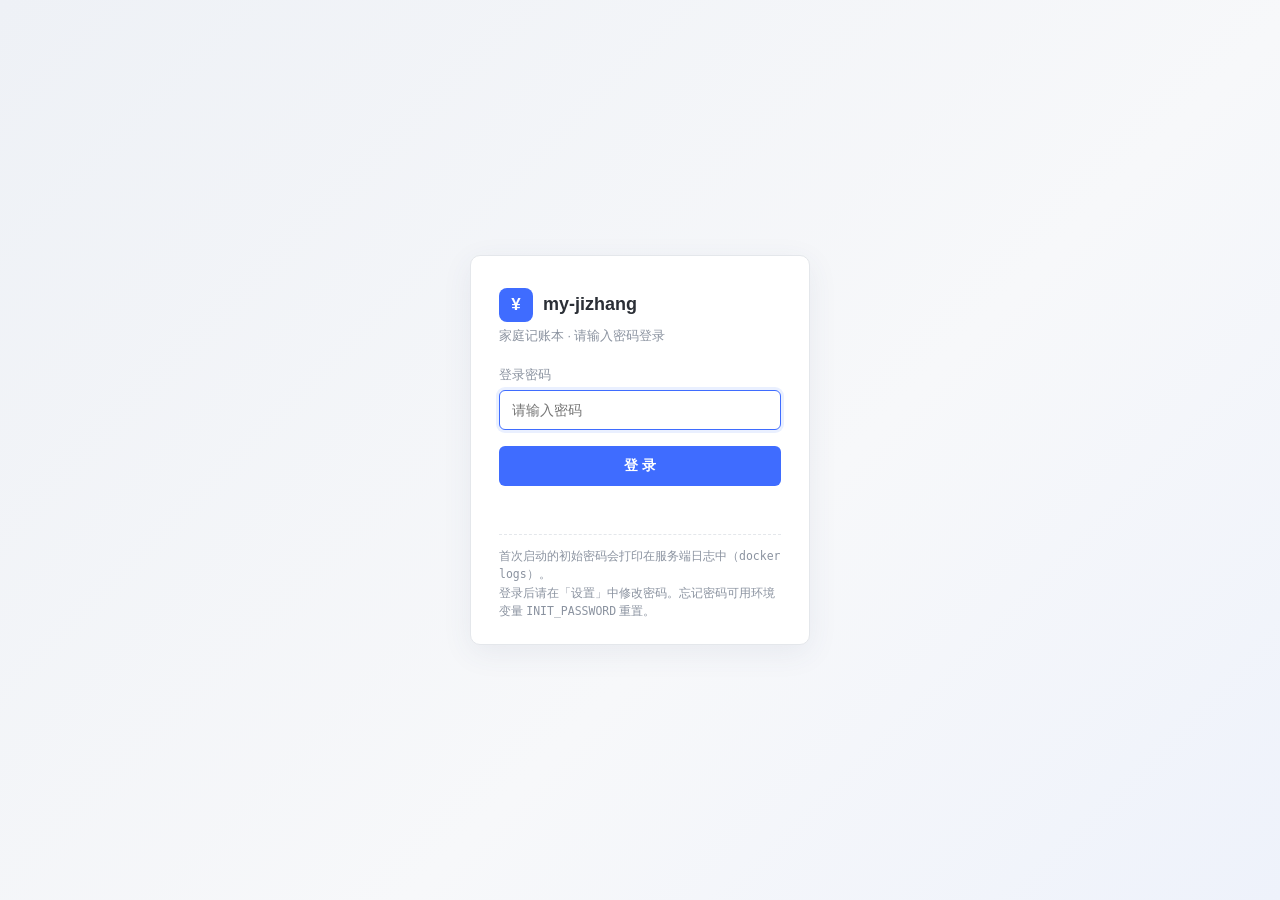
==== public/login.html @ fa097df1 "修改表格" ====
<!doctype html>
<html lang="zh-CN">
<head>
  <meta charset="utf-8">
  <meta name="viewport" content="width=device-width, initial-scale=1">
  <title>登录 · my-jizhang</title>
  <style>
    :root {
      --bg: #f7f8fa; --surface: #ffffff; --border: #e4e7eb;
      --text: #2b2f36; --muted: #8b93a0; --primary: #3f6cff;
      --primary-soft: #eaf0ff; --expense: #d9534f;
    }
    * { box-sizing: border-box; }
    html, body { height: 100%; margin: 0; }
    body {
      font-family: -apple-system, "Segoe UI", "PingFang SC", "Microsoft YaHei", sans-serif;
      background: linear-gradient(135deg, #eef1f6 0%, #f7f8fa 60%, #eef2fb 100%);
      display: flex; align-items: center; justify-content: center;
      color: var(--text);
    }
    .card {
      width: 340px; max-width: calc(100vw - 32px);
      background: var(--surface); border: 1px solid var(--border);
      border-radius: 10px; padding: 32px 28px 24px;
      box-shadow: 0 8px 30px rgba(60, 80, 120, 0.08);
    }
    .brand { display: flex; align-items: center; gap: 10px; margin-bottom: 6px; }
    .brand-mark {
      width: 34px; height: 34px; border-radius: 8px;
      background: var(--primary); color: #fff; font-weight: 700;
      display: grid; place-items: center; font-size: 17px;
    }
    .brand-name { font-size: 18px; font-weight: 600; }
    .sub { color: var(--muted); font-size: 12.5px; margin: 2px 0 22px; }
    label { display: block; font-size: 12.5px; color: var(--muted); margin-bottom: 6px; }
    input[type=password] {
      width: 100%; height: 40px; padding: 0 12px;
      border: 1px solid var(--border); border-radius: 6px;
      font-size: 14px; outline: none; background: #fbfcfd;
      transition: border-color .15s, box-shadow .15s;
    }
    input[type=password]:focus {
      border-color: var(--primary); background: #fff;
      box-shadow: 0 0 0 3px var(--primary-soft);
    }
    button {
      width: 100%; height: 40px; margin-top: 16px;
      border: 0; border-radius: 6px; background: var(--primary); color: #fff;
      font-size: 14px; font-weight: 600; cursor: pointer; transition: opacity .15s;
    }
    button:hover { opacity: .9; }
    button:disabled { opacity: .5; cursor: not-allowed; }
    .msg { min-height: 18px; margin-top: 12px; font-size: 12.5px; color: var(--expense); }
    .tip { margin-top: 18px; font-size: 11.5px; color: var(--muted); line-height: 1.6; border-top: 1px dashed var(--border); padding-top: 12px; }
  </style>
</head>
<body>
  <form class="card" id="form" autocomplete="off">
    <div class="brand">
      <span class="brand-mark">¥</span>
      <span class="brand-name">my-jizhang</span>
    </div>
    <div class="sub">家庭记账本 · 请输入密码登录</div>
    <label for="pw">登录密码</label>
    <input id="pw" type="password" autofocus placeholder="请输入密码">
    <button type="submit" id="btn">登 录</button>
    <div class="msg" id="msg"></div>
    <div class="tip">
      首次启动的初始密码会打印在服务端日志中（<code>docker logs</code>）。<br>
      登录后请在「设置」中修改密码。忘记密码可用环境变量 <code>INIT_PASSWORD</code> 重置。
    </div>
  </form>
  <script>
    (function () {
      'use strict';
      var form = document.getElementById('form');
      var pw = document.getElementById('pw');
      var btn = document.getElementById('btn');
      var msg = document.getElementById('msg');

      // 已登录则直接进应用
      fetch('/api/auth/status', { cache: 'no-store' })
        .then(function (r) { return r.json(); })
        .then(function (d) { if (d && d.authenticated) location.href = '/'; })
        .catch(function () {});

      form.addEventListener('submit', function (e) {
        e.preventDefault();
        var p = pw.value;
        if (!p) { msg.textContent = '请输入密码'; pw.focus(); return; }
        btn.disabled = true; msg.textContent = '';
        fetch('/api/login', {
          method: 'POST',
          headers: { 'content-type': 'application/json' },
          body: JSON.stringify({ password: p }),
        }).then(function (r) {
          if (!r.ok) {
            if (r.status === 429) throw new Error('尝试过于频繁，请稍后再试');
            throw new Error('密码错误');
          }
          location.href = '/';
        }).catch(function (err) {
          msg.textContent = err.message || '登录失败';
          btn.disabled = false; pw.select();
        });
      });
    })();
  </script>
</body>
</html>
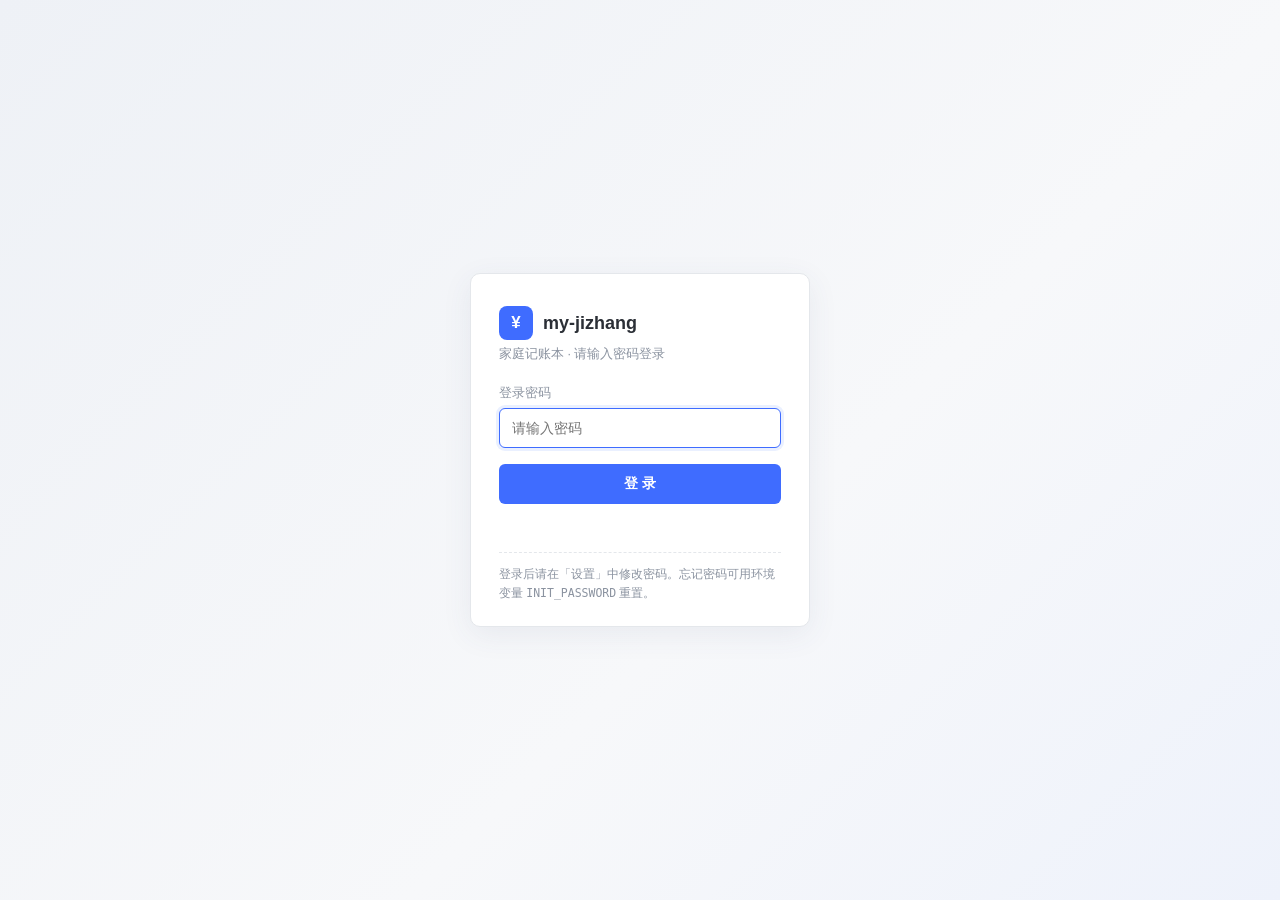
==== commit f2b3572c: "修改表格" ====
--- a/public/login.html
+++ b/public/login.html
@@ -51,7 +51,10 @@
     button:hover { opacity: .9; }
     button:disabled { opacity: .5; cursor: not-allowed; }
     .msg { min-height: 18px; margin-top: 12px; font-size: 12.5px; color: var(--expense); }
+    .msg.ok { color: #2e9e5b; }
     .tip { margin-top: 18px; font-size: 11.5px; color: var(--muted); line-height: 1.6; border-top: 1px dashed var(--border); padding-top: 12px; }
+    .field + .field { margin-top: 12px; }
+    [hidden] { display: none !important; }
   </style>
 </head>
 <body>
@@ -60,13 +63,18 @@
       <span class="brand-mark">¥</span>
       <span class="brand-name">my-jizhang</span>
     </div>
-    <div class="sub">家庭记账本 · 请输入密码登录</div>
-    <label for="pw">登录密码</label>
-    <input id="pw" type="password" autofocus placeholder="请输入密码">
+    <div class="sub" id="sub">家庭记账本 · 请输入密码登录</div>
+    <div class="field">
+      <label for="pw" id="label-pw">登录密码</label>
+      <input id="pw" type="password" autofocus placeholder="请输入密码">
+    </div>
+    <div class="field" id="field-pw2" hidden>
+      <label for="pw2">确认密码</label>
+      <input id="pw2" type="password" placeholder="再次输入密码">
+    </div>
     <button type="submit" id="btn">登 录</button>
     <div class="msg" id="msg"></div>
-    <div class="tip">
-      首次启动的初始密码会打印在服务端日志中（<code>docker logs</code>）。<br>
+    <div class="tip" id="tip">
       登录后请在「设置」中修改密码。忘记密码可用环境变量 <code>INIT_PASSWORD</code> 重置。
     </div>
   </form>
@@ -74,33 +82,81 @@
     (function () {
       'use strict';
       var form = document.getElementById('form');
+      var sub = document.getElementById('sub');
+      var labelPw = document.getElementById('label-pw');
+      var fieldPw2 = document.getElementById('field-pw2');
       var pw = document.getElementById('pw');
+      var pw2 = document.getElementById('pw2');
       var btn = document.getElementById('btn');
       var msg = document.getElementById('msg');
+      var tip = document.getElementById('tip');
+      var mode = 'login'; // 'login' | 'setup'
 
-      // 已登录则直接进应用
+      function applyMode(m) {
+        mode = m;
+        if (m === 'setup') {
+          sub.textContent = '首次使用 · 设置登录密码';
+          labelPw.textContent = '设置登录密码';
+          pw.placeholder = '至少 6 位';
+          fieldPw2.hidden = false;
+          btn.textContent = '设置并进入';
+          tip.innerHTML = '密码是解密数据的唯一凭证，<b>请务必牢记</b>。忘记密码将无法恢复数据。';
+          pw2.value = '';
+        } else {
+          sub.textContent = '家庭记账本 · 请输入密码登录';
+          labelPw.textContent = '登录密码';
+          pw.placeholder = '请输入密码';
+          fieldPw2.hidden = true;
+          btn.textContent = '登 录';
+          tip.innerHTML = '登录后请在「设置」中修改密码。忘记密码可用环境变量 <code>INIT_PASSWORD</code> 重置。';
+        }
+        pw.value = '';
+      }
+
+      // 检查认证状态：已登录则进应用；未设置密码则进入设置模式
       fetch('/api/auth/status', { cache: 'no-store' })
         .then(function (r) { return r.json(); })
-        .then(function (d) { if (d && d.authenticated) location.href = '/'; })
+        .then(function (d) {
+          if (!d) return;
+          if (d.authenticated) { location.href = '/'; return; }
+          if (d.needsSetup) applyMode('setup');
+          else applyMode('login');
+        })
         .catch(function () {});
+
+      function showMsg(text, ok) {
+        msg.textContent = text;
+        msg.className = 'msg' + (ok ? ' ok' : '');
+      }
 
       form.addEventListener('submit', function (e) {
         e.preventDefault();
         var p = pw.value;
-        if (!p) { msg.textContent = '请输入密码'; pw.focus(); return; }
-        btn.disabled = true; msg.textContent = '';
-        fetch('/api/login', {
+        if (!p) { showMsg('请输入密码'); pw.focus(); return; }
+        var url, body;
+        if (mode === 'setup') {
+          if (p.length < 6) { showMsg('密码至少 6 位'); pw.focus(); return; }
+          if (p !== pw2.value) { showMsg('两次输入的密码不一致'); pw2.focus(); return; }
+          url = '/api/setup';
+          body = JSON.stringify({ password: p });
+        } else {
+          url = '/api/login';
+          body = JSON.stringify({ password: p });
+        }
+        btn.disabled = true; showMsg('', false);
+        fetch(url, {
           method: 'POST',
           headers: { 'content-type': 'application/json' },
-          body: JSON.stringify({ password: p }),
+          body: body,
         }).then(function (r) {
           if (!r.ok) {
-            if (r.status === 429) throw new Error('尝试过于频繁，请稍后再试');
-            throw new Error('密码错误');
+            return r.json().then(function (d) {
+              throw new Error((d && d.error) || (r.status === 429 ? '尝试过于频繁，请稍后再试' : '操作失败'));
+            }, function () { throw new Error('操作失败'); });
           }
           location.href = '/';
         }).catch(function (err) {
-          msg.textContent = err.message || '登录失败';
+          showMsg(err.message || '操作失败');
           btn.disabled = false; pw.select();
         });
       });
